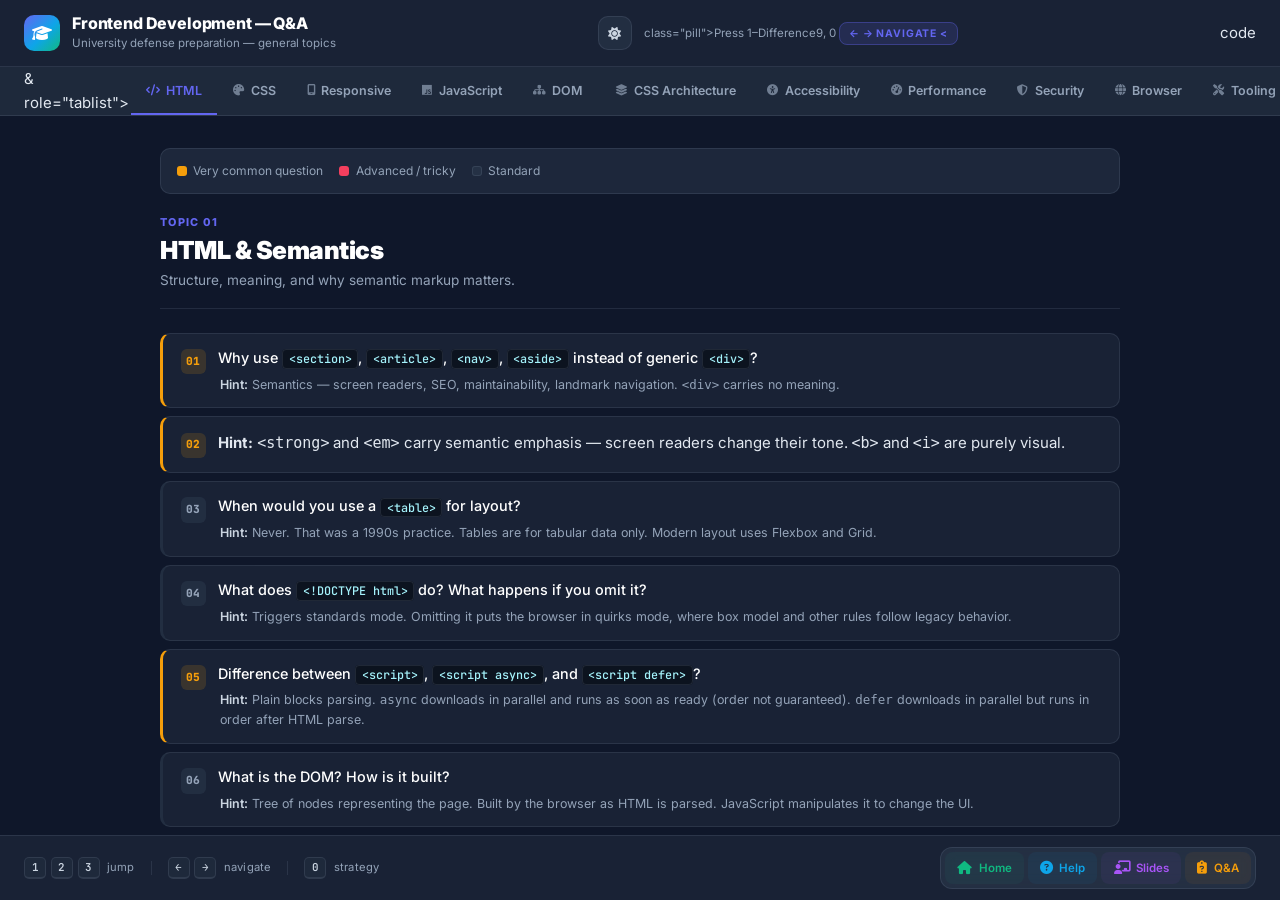
==== public/frontend-qa.html @ f1b34ea6 "Create frontend-qa.html" ====
<!DOCTYPE html>
<html lang="en" data-theme="dark">
<head>
<meta charset="UTF-8">
<meta name="viewport" content="width=device-width, initial-scale=1.0">
<title>Frontend Q&amp;A — University Defense Prep</title>
<link href="https://fonts.googleapis.com/css2?family=Inter:wght@300;400;500;600;700;800;900&family=JetBrains+Mono:wght@400;500;600&display=swap" rel="stylesheet">
<link rel="stylesheet" href="https://cdnjs.cloudflare.com/ajax/libs/font-awesome/6.4.0/css/all.min.css">
<script>
/* Apply saved theme before paint to prevent flash */
(function () {
  try {
    var saved = localStorage.getItem('fe.qa.theme');
    if (saved === 'light' || saved === 'dark') {
      document.documentElement.setAttribute('data-theme', saved);
    }
  } catch (e) {}
})();
</script>
<style>
  * { box-sizing: border-box; margin: 0; padding: 0; }

  :root {
    --bg: #0f172a;
    --bg-elev: #1e293b;
    --panel: rgba(30, 41, 59, 0.7);
    --panel-soft: rgba(51, 65, 85, 0.4);
    --border: rgba(148, 163, 184, 0.15);
    --text: #e2e8f0;
    --text-strong: #ffffff;
    --text-mid: #cbd5e1;
    --muted: #94a3b8;

    --amber: #f59e0b;
    --emerald: #10b981;
    --sky: #0ea5e9;
    --rose: #f43f5e;
    --purple: #a855f7;
    --teal: #14b8a6;
    --indigo: #6366f1;
  }

  /* ============================================================
     Light theme overrides
     ============================================================ */
  [data-theme="light"] {
    --bg: #f1f5f9;
    --bg-elev: #ffffff;
    --panel: rgba(255, 255, 255, 0.85);
    --panel-soft: rgba(241, 245, 249, 0.9);
    --border: rgba(15, 23, 42, 0.10);
    --text: #334155;
    --text-strong: #0f172a;
    --text-mid: #475569;
    --muted: #64748b;

    --amber: #d97706;
    --emerald: #059669;
    --sky: #0284c7;
    --rose: #e11d48;
    --purple: #9333ea;
    --teal: #0d9488;
    --indigo: #4f46e5;
  }

  html, body { height: 100%; }
  body {
    font-family: 'Inter', system-ui, -apple-system, sans-serif;
    background: var(--bg);
    color: var(--text);
    line-height: 1.6;
    font-size: 15px;
    overflow: hidden;
    transition: background 0.25s ease, color 0.25s ease;
  }

  .shell {
    display: flex;
    flex-direction: column;
    height: 100vh;
    height: 100dvh;
  }

  /* Header */
  .app-header {
    flex-shrink: 0;
    padding: 0.9rem 1.5rem;
    background: var(--panel);
    border-bottom: 1px solid var(--border);
    backdrop-filter: blur(12px);
    display: flex;
    align-items: center;
    justify-content: space-between;
    gap: 1rem;
  }
  .brand-block { display: flex; align-items: center; gap: 0.75rem; min-width: 0; }
  .brand-mark {
    width: 36px; height: 36px;
    border-radius: 10px;
    background: linear-gradient(135deg, #6366f1, #0ea5e9 55%, #10b981);
    display: grid; place-items: center;
    color: #fff; font-size: 1rem;
    flex-shrink: 0;
  }
  .brand-text h1 {
    font-size: 1rem;
    font-weight: 800;
    color: var(--text-strong);
    letter-spacing: -0.01em;
    line-height: 1.2;
  }
  .brand-text p {
    font-size: 0.72rem;
    color: var(--muted);
  }
  .header-meta {
    display: flex;
    align-items: center;
    gap: 0.5rem;
    font-size: 0.72rem;
    color: var(--muted);
  }
  .header-meta .pill {
    padding: 0.25rem 0.6rem;
    background: rgba(99, 102, 241, 0.15);
    color: var(--indigo);
    border: 1px solid rgba(99, 102, 241, 0.35);
    border-radius: 8px;
    font-weight: 700;
    text-transform: uppercase;
    letter-spacing: 0.08em;
    font-size: 0.65rem;
  }

  .theme-toggle {
    width: 34px;
    height: 34px;
    display: inline-flex;
    align-items: center;
    justify-content: center;
    background: var(--panel-soft);
    border: 1px solid var(--border);
    border-radius: 10px;
    color: var(--text-mid);
    cursor: pointer;
    font-size: 0.82rem;
    transition: color 0.15s, background 0.15s, border-color 0.15s, transform 0.1s;
    padding: 0;
    margin-right: 0.25rem;
    font-family: inherit;
  }
  .theme-toggle:hover {
    color: var(--amber);
    background: rgba(245, 158, 11, 0.12);
    border-color: rgba(245, 158, 11, 0.35);
    transform: translateY(-1px);
  }
  .theme-toggle:active { transform: translateY(0); }
  .theme-toggle:focus-visible {
    outline: 2px solid var(--amber);
    outline-offset: 2px;
  }
  [data-theme="light"] .theme-toggle:hover {
    color: #b45309;
    background: rgba(245, 158, 11, 0.15);
  }

  /* Tab bar */
  .tab-bar {
    flex-shrink: 0;
    background: var(--bg-elev);
    border-bottom: 1px solid var(--border);
    padding: 0 1.5rem;
    display: flex;
    gap: 0.15rem;
    overflow-x: auto;
    scrollbar-width: thin;
  }
  .tab-bar::-webkit-scrollbar { height: 4px; }
  .tab-bar::-webkit-scrollbar-thumb { background: rgba(148, 163, 184, 0.3); border-radius: 4px; }

  .tab-btn {
    flex-shrink: 0;
    padding: 0.8rem 0.9rem;
    background: transparent;
    border: none;
    color: var(--muted);
    font-size: 0.78rem;
    font-weight: 600;
    font-family: inherit;
    cursor: pointer;
    border-bottom: 2px solid transparent;
    transition: color 0.15s, border-color 0.15s;
    display: flex;
    align-items: center;
    gap: 0.4rem;
    white-space: nowrap;
  }
  .tab-btn i { font-size: 0.7rem; opacity: 0.7; }
  .tab-btn:hover { color: var(--text-mid); }
  .tab-btn.active {
    color: var(--indigo);
    border-bottom-color: var(--indigo);
  }
  .tab-btn.active i { opacity: 1; }

  /* Main */
  .app-main {
    flex: 1;
    overflow-y: auto;
    padding: 2rem 1.5rem 4rem;
    scrollbar-width: thin;
  }
  .app-main::-webkit-scrollbar { width: 8px; }
  .app-main::-webkit-scrollbar-thumb { background: rgba(148, 163, 184, 0.25); border-radius: 8px; }
  .app-main::-webkit-scrollbar-track { background: transparent; }

  .panel-wrap { max-width: 960px; margin: 0 auto; }

  .panel { display: none; }
  .panel.active {
    display: block;
    animation: fadeIn 0.2s ease-out;
  }
  @keyframes fadeIn {
    from { opacity: 0; transform: translateY(4px); }
    to { opacity: 1; transform: translateY(0); }
  }

  .panel-head {
    margin-bottom: 1.5rem;
    padding-bottom: 1rem;
    border-bottom: 1px solid var(--border);
  }
  .panel-head .eyebrow {
    font-size: 0.68rem;
    font-weight: 800;
    text-transform: uppercase;
    letter-spacing: 0.12em;
    color: var(--indigo);
    margin-bottom: 0.3rem;
  }
  .panel-head h2 {
    font-size: 1.55rem;
    font-weight: 900;
    color: var(--text-strong);
    letter-spacing: -0.02em;
    line-height: 1.15;
  }
  .panel-head p {
    color: var(--muted);
    font-size: 0.85rem;
    margin-top: 0.35rem;
    max-width: 65ch;
  }

  /* Question list */
  .q-list {
    display: flex;
    flex-direction: column;
    gap: 0.5rem;
  }
  .q-item {
    background: var(--panel);
    border: 1px solid var(--border);
    border-left: 3px solid var(--panel-soft);
    border-radius: 10px;
    padding: 0.85rem 1.1rem;
    display: flex;
    gap: 0.75rem;
    align-items: flex-start;
    transition: border-color 0.15s, background 0.15s;
  }
  .q-item:hover {
    border-left-color: var(--indigo);
  }
  :root .q-item:hover { background: rgba(30, 41, 59, 0.9); }
  [data-theme="light"] .q-item:hover { background: rgba(255, 255, 255, 1); }
  .q-item.hard { border-left-color: var(--rose); }
  .q-item.common { border-left-color: var(--amber); }

  .q-num {
    flex-shrink: 0;
    min-width: 1.6rem;
    height: 1.6rem;
    border-radius: 6px;
    background: var(--panel-soft);
    color: var(--muted);
    display: grid;
    place-items: center;
    font-size: 0.7rem;
    font-weight: 800;
    font-family: 'JetBrains Mono', monospace;
    margin-top: 0.1rem;
  }
  .q-item.hard .q-num {
    background: rgba(244, 63, 94, 0.15);
    color: var(--rose);
  }
  .q-item.common .q-num {
    background: rgba(245, 158, 11, 0.15);
    color: var(--amber);
  }

  .q-body { flex: 1; min-width: 0; }
  .q-body .q-text {
    color: var(--text-strong);
    font-weight: 500;
    font-size: 0.9rem;
    line-height: 1.5;
  }
  .q-body .q-text code {
    background: rgba(6, 10, 18, 0.6);
    border: 1px solid var(--border);
    padding: 0.05rem 0.35rem;
    border-radius: 4px;
    font-family: 'JetBrains Mono', monospace;
    font-size: 0.82em;
    color: #a5f3fc;
  }
  [data-theme="light"] .q-body .q-text code {
    background: rgba(241, 245, 249, 0.9);
    color: var(--sky);
  }
  .q-body .q-hint {
    color: var(--muted);
    font-size: 0.78rem;
    margin-top: 0.35rem;
    line-height: 1.55;
    padding-left: 0.1rem;
  }
  .q-body .q-hint strong { color: var(--text-mid); font-weight: 600; }
  .q-body .q-hint em {
    color: var(--amber);
    font-style: normal;
  }

  /* Legend */
  .legend {
    display: flex;
    flex-wrap: wrap;
    gap: 1rem;
    padding: 0.75rem 1rem;
    background: var(--panel-soft);
    border: 1px solid var(--border);
    border-radius: 10px;
    margin-bottom: 1.25rem;
    font-size: 0.75rem;
    color: var(--muted);
  }
  .legend-item { display: flex; align-items: center; gap: 0.4rem; }
  .legend-dot { width: 10px; height: 10px; border-radius: 3px; flex-shrink: 0; }
  .legend-dot.common { background: var(--amber); }
  .legend-dot.hard { background: var(--rose); }
  .legend-dot.normal { background: var(--panel-soft); border: 1px solid var(--border); }
  [data-theme="light"] .legend-dot.normal { background: #cbd5e1; border-color: #94a3b8; }

  /* Callout */
  .callout {
    background: rgba(99, 102, 241, 0.1);
    border-left: 3px solid var(--indigo);
    border-radius: 8px;
    padding: 0.9rem 1.1rem;
    font-size: 0.83rem;
    color: var(--text-mid);
    margin: 1.25rem 0;
  }
  .callout strong { color: var(--text-strong); display: block; margin-bottom: 0.3rem; }
  .callout.warn {
    background: rgba(244, 63, 94, 0.1);
    border-left-color: var(--rose);
    color: var(--text-mid);
  }
  .callout.warn strong { color: var(--text-strong); }
  .callout.good {
    background: rgba(16, 185, 129, 0.1);
    border-left-color: var(--emerald);
    color: var(--text-mid);
  }
  .callout.good strong { color: var(--text-strong); }

  /* Sub-heading */
  .sub-head {
    font-size: 0.72rem;
    font-weight: 800;
    text-transform: uppercase;
    letter-spacing: 0.1em;
    color: var(--indigo);
    margin: 1.75rem 0 0.6rem;
    padding-top: 1rem;
    border-top: 1px solid var(--border);
  }
  .sub-head:first-of-type { margin-top: 0.5rem; padding-top: 0; border-top: none; }

  /* Strategy section */
  .strategy-grid {
    display: grid;
    grid-template-columns: repeat(auto-fit, minmax(260px, 1fr));
    gap: 0.75rem;
    margin-top: 0.75rem;
  }
  .strategy-card {
    background: var(--panel);
    border: 1px solid var(--border);
    border-radius: 10px;
    padding: 1rem 1.1rem;
  }
  .strategy-card .s-icon {
    width: 28px; height: 28px;
    border-radius: 8px;
    display: grid; place-items: center;
    margin-bottom: 0.5rem;
    font-size: 0.75rem;
  }
  .strategy-card .s-icon.a { background: rgba(245, 158, 11, 0.15); color: var(--amber); }
  .strategy-card .s-icon.b { background: rgba(14, 165, 233, 0.15); color: var(--sky); }
  .strategy-card .s-icon.c { background: rgba(16, 185, 129, 0.15); color: var(--emerald); }
  .strategy-card h4 {
    font-size: 0.85rem;
    color: var(--text-strong);
    font-weight: 700;
    margin-bottom: 0.3rem;
  }
  .strategy-card p { font-size: 0.78rem; color: var(--muted); line-height: 1.55; }
  .strategy-card p em { color: var(--amber); font-style: normal; }

  /* Footer */
  .app-footer {
    flex-shrink: 0;
    padding: 0.7rem 1.5rem;
    background: var(--panel);
    border-top: 1px solid var(--border);
    backdrop-filter: blur(12px);
    display: flex;
    align-items: center;
    justify-content: space-between;
    gap: 1rem;
    min-height: 48px;
    font-size: 0.72rem;
    color: var(--muted);
  }

  .footer-hint {
    display: flex;
    align-items: center;
    gap: 1rem;
    font-size: 0.72rem;
    color: var(--muted);
    flex-wrap: wrap;
  }
  .hint-group { display: inline-flex; align-items: center; gap: 0.3rem; }
  .hint-group kbd {
    display: inline-flex;
    align-items: center;
    justify-content: center;
    min-width: 22px;
    height: 22px;
    padding: 0 0.35rem;
    background: var(--bg-elev);
    border: 1px solid var(--border);
    border-bottom-width: 2px;
    border-radius: 5px;
    font-family: 'JetBrains Mono', ui-monospace, monospace;
    font-size: 0.68rem;
    font-weight: 600;
    color: var(--text-mid);
    line-height: 1;
  }
  [data-theme="light"] .hint-group kbd {
    background: #f8fafc;
    border-color: #cbd5e1;
  }
  .hint-label { margin-left: 0.15rem; font-size: 0.7rem; color: var(--muted); letter-spacing: 0.02em; }
  .hint-sep { width: 1px; height: 14px; background: var(--border); }

  /* Footer toolbar */
  .toolbar {
    display: inline-flex;
    align-items: center;
    gap: 4px;
    padding: 4px;
    background: var(--panel-soft);
    border: 1px solid var(--border);
    border-radius: 12px;
    backdrop-filter: blur(8px);
    -webkit-backdrop-filter: blur(8px);
  }

  .tool-btn {
    position: relative;
    width: 32px;
    height: 32px;
    display: inline-flex;
    align-items: center;
    justify-content: center;
    gap: 0.4rem;
    border: 1px solid transparent;
    background: transparent;
    border-radius: 8px;
    color: var(--tone, var(--muted));
    font-size: 0.82rem;
    font-family: inherit;
    cursor: pointer;
    text-decoration: none;
    padding: 0;
    transition: color 0.15s, background 0.15s, border-color 0.15s, transform 0.1s;
  }
  .tool-btn:hover {
    background: color-mix(in srgb, var(--tone, var(--indigo)) 16%, transparent);
    border-color: color-mix(in srgb, var(--tone, var(--indigo)) 45%, transparent);
    transform: translateY(-1px);
  }
  .tool-btn:active { transform: translateY(0); }
  .tool-btn:focus-visible {
    outline: 2px solid var(--tone, var(--indigo));
    outline-offset: 2px;
  }
  .tool-btn[data-tone] { background: color-mix(in srgb, var(--tone) 6%, transparent); }

  .tool-btn[data-tone="sky"]     { --tone: #0ea5e9; }
  .tool-btn[data-tone="purple"]  { --tone: #a855f7; }
  .tool-btn[data-tone="amber"]   { --tone: #f59e0b; }
  .tool-btn[data-tone="emerald"] { --tone: #10b981; }
  .tool-btn[data-tone="teal"]    { --tone: #14b8a6; }
  .tool-btn[data-tone="slate"]   { --tone: #94a3b8; }
  .tool-btn[data-tone="rose"]    { --tone: #f43f5e; }
  .tool-btn[data-tone="indigo"]  { --tone: #6366f1; }

  [data-theme="light"] .tool-btn[data-tone] {
    background: color-mix(in srgb, var(--tone) 8%, transparent);
  }
  [data-theme="light"] .tool-btn:hover {
    background: color-mix(in srgb, var(--tone, var(--indigo)) 18%, transparent);
  }

  .tool-btn-text {
    display: none;
    font-size: 0.72rem;
    font-weight: 600;
    white-space: nowrap;
  }

  @media (min-width: 1100px) {
    .tool-btn { width: auto; padding: 0 0.7rem; }
    .tool-btn-text { display: inline; }
  }
  @media (min-width: 1400px) {
    .tool-btn { padding: 0 0.85rem; gap: 0.55rem; }
  }

  /* Overflow safety */
  .panel, .panel-wrap, .app-main, .q-item, .q-body { min-width: 0; }

  @media (max-width: 640px) {
    .app-header { padding: 0.7rem 1rem; }
    .tab-bar { padding: 0 1rem; }
    .app-main { padding: 1.25rem 1rem 3rem; }
    .panel-head h2 { font-size: 1.2rem; }
    .brand-text p { display: none; }
    .header-meta .pill { display: none; }
    .app-footer {
      flex-direction: column;
      align-items: flex-start;
      gap: 0.5rem;
      padding: 0.7rem 1rem;
      font-size: 0.65rem;
    }
    .footer-hint { gap: 0.75rem; }
    .hint-sep { display: none; }
    .toolbar { align-self: flex-end; }
  }

  @media print {
    body { overflow: visible; background: #fff; color: #000; height: auto; }
    .shell { height: auto; display: block; }
    .app-header, .app-footer, .tab-bar { display: none; }
    .app-main { overflow: visible; padding: 0; height: auto; }
    .panel { display: block !important; page-break-after: always; }
    .panel.active { animation: none; }
    .q-item { background: #fff; border: 1px solid #ccc; break-inside: avoid; }
    .q-body .q-text { color: #000; }
    .q-body .q-hint { color: #444; }
    .q-body .q-text code { background: #f1f5f9; color: #000; }
    .strategy-card { background: #fff; border: 1px solid #ccc; }
    .callout { background: #f1f5f9; color: #000; border-left-color: #666; }
  }
</style>
</head>
<body>

<div class="shell">

  <header class="app-header">
    <div class="brand-block">
      <div class="brand-mark"><i class="fa-solid fa-graduation-cap"></i></div>
      <div class="brand-text">
        <h1>Frontend Development — Q&amp;A</h1>
        <p>University defense preparation — general topics</p>
      </div>
    </div>
    <div class="header-meta">
      <button class="theme-toggle" id="themeToggle" title="Toggle theme" aria-label="Toggle theme">
        <i class="fa-solid fa-sun" id="themeIcon"></i>
      </button>
      <span"> class="pill">Press 1–Difference9, 0</span>
      <span between class="pill">← → navigate <</span>
    </div>
code  </header>

  <nav class="tab-bar">& role="tablist">
    <button class="tab-btn active" data-tab="html" role="tab"><i class="fa-solid fa-code"></i> HTML</button>
    <button class="tab-btn" data-tab="css" role="tab"><i class="fa-solid fa-palette"></i> CSS</button>
    <button class="tab-btn" data-tab="responsive" role="tab"><i class="fa-solid fa-mobile-screen"></i> Responsive</button>
    <button class="tab-btn" data-tab="js" role="tab"><i class="fa-brands fa-js"></i> JavaScript</button>
    <button class="tab-btn" data-tab="dom" role="tab"><i class="fa-solid fa-sitemap"></i> DOM</button>
    <button class="tab-btn" data-tab="arch" role="tab"><i class="fa-solid fa-layer-group"></i> CSS Architecture</button>
    <button class="tab-btn" data-tab="a11y" role="tab"><i class="fa-solid fa-universal-access"></i> Accessibility</button>
    <button class="tab-btn" data-tab="perf" role="tab"><i class="fa-solid fa-gauge-high"></i> Performance</button>
    <button class="tab-btn" data-tab="security" role="tab"><i class="fa-solid fa-shield-halved"></i> Security</button>
    <button class="tab-btn" data-tab="browser" role="tab"><i class="fa-solid fa-globe"></i> Browser</button>
    <button class="tab-btn" data-tab="tooling" role="tab"><i class="fa-solid fa-screwdriver-wrench"></i> Tooling</button>
    <button class="tab-btn" data-tab="frameworks" role="tab"><i class="fa-solid fa-cubes"></i> Frameworks</button>
    <button class="tab-btn" data-tab="ux" role="tab"><i class="fa-solid fa-wand-magic-sparkles"></i> Design &amp; UX</button>
    <button class="tab-btn" data-tab="process" role="tab"><i class="fa-solid fa-comments"></i> Process</button>
    <button class="tab-btn" data-tab="strategy" role="tab"><i class="fa-solid fa-chess"></i> Strategy</button>
  </nav>

  <main class="app-main">
    <div class="panel-wrap">

      <div class="legend">
        <div class="legend-item"><span class="legend-dot common"></span> Very common question</div>
        <div class="legend-item"><span class="legend-dot hard"></span> Advanced / tricky</div>
        <div class="legend-item"><span class="legend-dot normal"></span> Standard</div>
      </div>

      <!-- ============ 1. HTML ============ -->
      <section class="panel active" data-panel="html">
        <div class="panel-head">
          <div class="eyebrow">Topic 01</div>
          <h2>HTML &amp; Semantics</h2>
          <p>Structure, meaning, and why semantic markup matters.</p>
        </div>

        <div class="q-list">
          <div class="q-item common">
            <div class="q-num">01</div>
            <div class="q-body">
              <div class="q-text">Why use <code>&lt;section&gt;</code>, <code>&lt;article&gt;</code>, <code>&lt;nav&gt;</code>, <code>&lt;aside&gt;</code> instead of generic <code>&lt;div&gt;</code>?</div>
              <div class="q-hint"><strong>Hint:</strong> Semantics — screen readers, SEO, maintainability, landmark navigation. <code>&lt;div&gt;</code> carries no meaning.</div>
            </div>
          </div>

          <div class="q-item common">
            <div class="q-num">02</div>
            <div class="q-body">
              <div class="q-textlt;b&gt;</code> and <code>&lt;strong&gt;</code>, <code>&lt;i&gt;</code> and <code>&lt;em&gt;</code>?</div>
              <div class="q-hint"><strong>Hint:</strong> <code>&lt;strong&gt;</code> and <code>&lt;em&gt;</code> carry semantic emphasis — screen readers change their tone. <code>&lt;b&gt;</code> and <code>&lt;i&gt;</code> are purely visual.</div>
            </div>
          </div>

          <div class="q-item">
            <div class="q-num">03</div>
            <div class="q-body">
              <div class="q-text">When would you use a <code>&lt;table&gt;</code> for layout?</div>
              <div class="q-hint"><strong>Hint:</strong> Never. That was a 1990s practice. Tables are for tabular data only. Modern layout uses Flexbox and Grid.</div>
            </div>
          </div>

          <div class="q-item">
            <div class="q-num">04</div>
            <div class="q-body">
              <div class="q-text">What does <code>&lt;!DOCTYPE html&gt;</code> do? What happens if you omit it?</div>
              <div class="q-hint"><strong>Hint:</strong> Triggers standards mode. Omitting it puts the browser in quirks mode, where box model and other rules follow legacy behavior.</div>
            </div>
          </div>

          <div class="q-item common">
            <div class="q-num">05</div>
            <div class="q-body">
              <div class="q-text">Difference between <code>&lt;script&gt;</code>, <code>&lt;script async&gt;</code>, and <code>&lt;script defer&gt;</code>?</div>
              <div class="q-hint"><strong>Hint:</strong> Plain blocks parsing. <code>async</code> downloads in parallel and runs as soon as ready (order not guaranteed). <code>defer</code> downloads in parallel but runs in order after HTML parse.</div>
            </div>
          </div>

          <div class="q-item">
            <div class="q-num">06</div>
            <div class="q-body">
              <div class="q-text">What is the DOM? How is it built?</div>
              <div class="q-hint"><strong>Hint:</strong> Tree of nodes representing the page. Built by the browser as HTML is parsed. JavaScript manipulates it to change the UI.</div>
            </div>
          </div>

          <div class="q-item">
            <div class="q-num">07</div>
            <div class="q-body">
              <div class="q-text">Why does <code>&lt;label for="x"&gt;</code> matter?</div>
              <div class="q-hint"><strong>Hint:</strong> Accessibility — clicking the label focuses the input. Screen readers announce the association. Also improves hit targets on touch screens.</div>
            </div>
          </div>

          <div class="q-item">
            <div class="q-num">08</div>
            <div class="q-body">
              <div class="q-text">What is the difference between block, inline, and inline-block elements?</div>
              <div class="q-hint"><strong>Hint:</strong> Block takes full width, starts on a new line. Inline flows with text, ignores width/height. Inline-block flows with text but accepts width/height.</div>
            </div>
          </div>

          <div class="q-item">
            <div class="q-num">09</div>
            <div class="q-body">
              <div class="q-text">Why is the HTML structure important for SEO?</div>
              <div class="q-hint"><strong>Hint:</strong> Search engines parse headings, landmarks, and semantic tags to understand content hierarchy. Also affects readability for assistive tech.</div>
            </div>
          </div>
        </div>
      </section>

      <!-- ============ 2. CSS ============ -->
      <section class="panel" data-panel="css">
        <div class="panel-head">
          <div class="eyebrow">Topic 02</div>
          <h2>CSS Fundamentals</h2>
          <p>Specificity, the box model, positioning, and layout systems.</p>
        </div>

        <div class="q-list">
          <div class="q-item common">
            <div class="q-num">01</div>
            <div class="q-body">
              <div class="q-text">How is specificity calculated?</div>
              <div class="q-hint"><strong>Hint:</strong> Three buckets: inline styles (1000), IDs (100), classes/attributes/pseudo-classes (10), elements/pseudo-elements (1). Highest wins; ties broken by order.</div>
            </div>
          </div>

          <div class="q-item common">
            <div class="q-num">02</div>
            <div class="q-body">
              <div class="q-text">Difference between <code>em</code>, <code>rem</code>, <code>px</code>, <code>%</code>, <code>vw</code>, <code>vh</code>?</div>
              <div class="q-hint"><strong>Hint:</strong> <code>em</code> = parent font size. <code>rem</code> = root font size. <code>px</code> = absolute. <code>%</code> = parent's dimension. <code>vw</code>/<code>vh</code> = viewport percentage.</div>
            </div>
          </div>

          <div class="q-item common">
            <div class="q-num">03</div>
            <div class="q-body">
              <div class="q-text">Box model — <code>content-box</code> vs <code>border-box</code>?</div>
              <div class="q-hint"><strong>Hint:</strong> <code>content-box</code> (default): width excludes padding and border. <code>border-box</code>: width includes them. Almost every project sets <code>* { box-sizing: border-box }</code>.</div>
            </div>
          </div>

          <div class="q-item">
            <div class="q-num">04</div>
            <div class="q-body">
              <div class="q-text">Why does <code>margin: 0 auto</code> center a block element? When does it fail?</div>
              <div class="q-hint"><strong>Hint:</strong> It distributes free horizontal space equally. Fails if the element has no explicit width, or is inline, or is absolutely positioned with both left and right set.</div>
            </div>
          </div>

          <div class="q-item common">
            <div class="q-num">05</div>
            <div class="q-body">
              <div class="q-text">Difference between <code>display: none</code>, <code>visibility: hidden</code>, and <code>opacity: 0</code>?</div>
              <div class="q-hint"><strong>Hint:</strong> <code>display: none</code> removes from layout. <code>visibility: hidden</code> keeps the space, hides the paint. <code>opacity: 0</code> keeps the space and the element still receives clicks.</div>
            </div>
          </div>

          <div class="q-item hard">
            <div class="q-num">06</div>
            <div class="q-body">
              <div class="q-text">What is <code>position: absolute</code> positioned relative to?</div>
              <div class="q-hint"><strong>Hint:</strong> The nearest ancestor with <code>position</code> other than <code>static</code>. If none exists, the initial containing block (viewport).</div>
            </div>
          </div>

          <div class="q-item hard">
            <div class="q-num">07</div>
            <div class="q-body">
              <div class="q-text">What is <code>z-index</code> and why does it sometimes not work?</div>
              <div class="q-hint"><strong>Hint:</strong> Controls stacking order. Only works on positioned elements. Broken by stacking contexts — a child's <code>z-index</code> only competes within its parent's context.</div>
            </div>
          </div>

          <div class="q-item common">
            <div class="q-num">08</div>
            <div class="q-body">
              <div class="q-text">Difference between Flexbox and Grid? When to use which?</div>
              <div class="q-hint"><strong>Hint:</strong> Flexbox for one-dimensional layouts (row <em>or</em> column). Grid for two-dimensional (rows <em>and</em> columns). Grid for page layout, Flex for component alignment.</div>
            </div>
          </div>

          <div class="q-item">
            <div class="q-num">09</div>
            <div class="q-body">
              <div class="q-text">What is a CSS reset/normalize and why do people use one?</div>
              <div class="q-hint"><strong>Hint:</strong> Browsers apply different default styles. A reset removes them; normalize makes them consistent. Ensures a predictable baseline across browsers.</div>
            </div>
          </div>

          <div class="q-item hard">
            <div class="q-num">10</div>
            <div class="q-body">
              <div class="q-text">Explain the difference between reflow and repaint.</div>
              <div class="q-hint"><strong>Hint:</strong> Reflow recalculates layout (expensive). Repaint only redraws pixels (cheaper). Changing width causes reflow; changing color causes repaint.</div>
            </div>
          </div>
        </div>
      </section>

      <!-- ============ 3. RESPONSIVE ============ -->
      <section class="panel" data-panel="responsive">
        <div class="panel-head">
          <div class="eyebrow">Topic 03</div>
          <h2>Responsive Design</h2>
          <p>Media queries, viewport, and mobile-first thinking.</p>
        </div>

        <div class="q-list">
          <div class="q-item common">
            <div class="q-num">01</div>
            <div class="q-body">
              <div class="q-text">Difference between mobile-first and desktop-first?</div>
              <div class="q-hint"><strong>Hint:</strong> Mobile-first writes base styles for small screens and adds complexity upward with <code>min-width</code> media queries. Desktop-first is the reverse with <code>max-width</code>.</div>
            </div>
          </div>

          <div class="q-item">
            <div class="q-num">02</div>
            <div class="q-body">
              <div class="q-text">How do media queries work? Give an example.</div>
              <div class="q-hint"><strong>Hint:</strong> <code>@media (min-width: 768px) { .nav { display: flex; } }</code> — applies the rule only when the viewport is at least 768px wide.</div>
            </div>
          </div>

          <div class="q-item common">
            <div class="q-num">03</div>
            <div class="q-body">
              <div class="q-text">What does <code>&lt;meta name="viewport" content="width=device-width"&gt;</code> do?</div>
              <div class="q-hint"><strong>Hint:</strong> Tells mobile browsers to render at device width instead of the default ~980px zoomed-out desktop layout. Without it, responsive design breaks on phones.</div>
            </div>
          </div>

          <div class="q-item">
            <div class="q-num">04</div>
            <div class="q-body">
              <div class="q-text">What are common breakpoints and why those numbers?</div>
              <div class="q-hint"><strong>Hint:</strong> 480 (small phone), 640 (large phone), 768 (tablet portrait), 1024 (tablet landscape / small laptop), 1280+ (desktop). Based on common device widths, not fixed rules.</div>
            </div>
          </div>

          <div class="q-item">
            <div class="q-num">05</div>
            <div class="q-body">
              <div class="q-text">Difference between responsive and adaptive design?</div>
              <div class="q-hint"><strong>Hint:</strong> Responsive fluidly adjusts to any viewport. Adaptive jumps between fixed layouts at set breakpoints. Responsive is generally preferred.</div>
            </div>
          </div>

          <div class="q-item">
            <div class="q-num">06</div>
            <div class="q-body">
              <div class="q-text">How do you handle images for different screen sizes?</div>
              <div class="q-hint"><strong>Hint:</strong> <code>&lt;picture&gt;</code> with <code>srcset</code> and <code>sizes</code> attributes. Serve smaller files to phones. Use modern formats (WebP, AVIF) and lazy loading.</div>
            </div>
          </div>

          <div class="q-item hard">
            <div class="q-num">07</div>
            <div class="q-body">
              <div class="q-text">What is the difference between <code>em</code> and <code>rem</code> in a media query context?</div>
              <div class="q-hint"><strong>Hint:</strong> In media queries, <code>em</code> is relative to the browser's base font size (usually 16px), not the element's font. <code>rem</code> in media queries is also 16px-based. Both are more accessible than <code>px</code> because they scale with user settings.</div>
            </div>
          </div>
        </div>
      </section>

      <!-- ============ 4. JAVASCRIPT ============ -->
      <section class="panel" data-panel="js">
        <div class="panel-head">
          <div class="eyebrow">Topic 04</div>
          <h2>JavaScript Fundamentals</h2>
          <p>Scope, closures, async, and the parts that trip everyone up.</p>
        </div>

        <div class="q-list">
          <div class="q-item common">
            <div class="q-num">01</div>
            <div class="q-body">
              <div class="q-text"><code>var</code> vs <code>let</code> vs <code>const</code>?</div>
              <div class="q-hint"><strong>Hint:</strong> <code>var</code> is function-scoped, hoisted with <code>undefined</code>. <code>let</code> and <code>const</code> are block-scoped, hoisted but not initialized (temporal dead zone). <code>const</code> prevents reassignment.</div>
            </div>
          </div>

          <div class="q-item hard">
            <div class="q-num">02</div>
            <div class="q-body">
              <div class="q-text">What is hoisting?</div>
              <div class="q-hint"><strong>Hint:</strong> Declarations are moved to the top of their scope before execution. <code>var</code> declarations are hoisted as <code>undefined</code>. Function declarations are hoisted fully. <code>let</code>/<code>const</code> are hoisted but not accessible until initialized.</div>
            </div>
          </div>

          <div class="q-item hard">
            <div class="q-num">03</div>
            <div class="q-body">
              <div class="q-text">Explain closures with an example.</div>
              <div class="q-hint"><strong>Hint:</strong> A function that remembers variables from its enclosing scope even after that scope has returned. <em>Example:</em> a counter function that increments a variable defined outside it.</div>
            </div>
          </div>

          <div class="q-item common">
            <div class="q-num">04</div>
            <div class="q-body">
              <div class="q-text"><code>==</code> vs <code>===</code>?</div>
              <div class="q-hint"><strong>Hint:</strong> <code>==</code> coerces types (<code>'1' == 1</code> is true). <code>===</code> compares without coercion (<code>'1' === 1</code> is false). Always use <code>===</code> unless you have a specific reason.</div>
            </div>
          </div>

          <div class="q-item hard">
            <div class="q-num">05</div>
            <div class="q-body">
              <div class="q-text">What is <code>this</code> and how does it change?</div>
              <div class="q-hint"><strong>Hint:</strong> Depends on call site. Method call → the object. Standalone function → <code>undefined</code> (strict) or global (sloppy). Arrow functions → inherited from enclosing scope. <code>new</code> → the new instance.</div>
            </div>
          </div>

          <div class="q-item common">
            <div class="q-num">06</div>
            <div class="q-body">
              <div class="q-text">Arrow functions — how do they differ from regular functions?</div>
              <div class="q-hint"><strong>Hint:</strong> No own <code>this</code> (inherited lexically). No <code>arguments</code> object. Can't be used with <code>new</code>. Concise syntax.</div>
            </div>
          </div>

          <div class="q-item">
            <div class="q-num">07</div>
            <div class="q-body">
              <div class="q-text"><code>map</code>, <code>filter</code>, <code>reduce</code> — when do you use each?</div>
              <div class="q-hint"><strong>Hint:</strong> <code>map</code> transforms each element. <code>filter</code> keeps matching elements. <code>reduce</code> accumulates into a single value. All return new arrays (except reduce).</div>
            </div>
          </div>

          <div class="q-item common">
            <div class="q-num">08</div>
            <div class="q-body">
              <div class="q-text">What is a Promise? What is <code>async</code>/<code>await</code>?</div>
              <div class="q-hint"><strong>Hint:</strong> A Promise represents a value that will exist later (resolve or reject). <code>async</code>/<code>await</code> is syntactic sugar over Promises — makes asynchronous code read like synchronous.</div>
            </div>
          </div>

          <div class="q-item">
            <div class="q-num">09</div>
            <div class="q-body">
              <div class="q-text">Difference between <code>null</code> and <code>undefined</code>?</div>
              <div class="q-hint"><strong>Hint:</strong> <code>undefined</code> is the default for unassigned variables. <code>null</code> is an intentional "no value." Both are falsy. <code>typeof null === 'object'</code> is a historical bug.</div>
            </div>
          </div>

          <div class="q-item hard">
            <div class="q-num">10</div>
            <div class="q-body">
              <div class="q-text">What is event bubbling? Event delegation?</div>
              <div class="q-hint"><strong>Hint:</strong> Events bubble from target up through ancestors. Delegation: attach one listener to a parent instead of many to children — catches all matching descendants.</div>
            </div>
          </div>

          <div class="q-item">
            <div class="q-num">11</div>
            <div class="q-body">
              <div class="q-text">Difference between <code>addEventListener</code> and <code>onclick</code>?</div>
              <div class="q-hint"><strong>Hint:</strong> <code>onclick</code> allows only one handler. <code>addEventListener</code> allows multiple, supports options (capture, once, passive), and can be removed with <code>removeEventListener</code>.</div>
            </div>
          </div>

          <div class="q-item">
            <div class="q-num">12</div>
            <div class="q-body">
              <div class="q-text">What is a higher-order function?</div>
              <div class="q-hint"><strong>Hint:</strong> A function that takes a function as an argument, returns a function, or both. <code>map</code>, <code>filter</code>, <code>reduce</code> are all higher-order.</div>
            </div>
          </div>

          <div class="q-item hard">
            <div class="q-num">13</div>
            <div class="q-body">
              <div class="q-text">What is the event loop?</div>
              <div class="q live-hint"><strong>Hint:</strong> JavaScript is single-threaded. The event loop pulls tasks from a queue and runs them when the call stack is empty. Microtasks (Promises) run before macrotasks (setTimeout).</div>
            </div>
          </div>
        </div>
      </section>

      <!-- ============ 5. DOM ============ -->
      <section class="panel" data-panel="dom">
        <div class="panel-head">
          <div class="eyebrow">Topic 05</div>
          <h2>DOM Manipulation</h2>
          <p>Selecting, updating, and event handling.</p>
        </div>

        <div class="q-list">
          <div class="q-item common">
            <div class="q-num">01</div>
            <div class="q-body">
              <div class="q-text"><code>innerHTML</code> vs <code>textContent</code> vs <code>createElement</code> — trade-offs?</div>
              <div class="q-hint"><strong>Hint:</strong> <code>innerHTML</code> parses HTML — fast to write but an XSS risk. <code>textContent</code> is safe but no markup. <code>createElement</code> + <code>appendChild</code> is verbose but safest.</div>
            </div>
          </div>

          <div class="q-item common">
            <div class="q-num">02</div>
            <div class="q-body">
              <div class="q-text">What is event delegation and why use it?</div>
              <div class="q-hint"><strong>Hint:</strong> Attach one listener to a parent for many children. Fewer listeners, works for dynamically added elements. Use <code>event.target.closest()</code> to find the actual target.</div>
            </div>
          </div>

          <div class="q-item">
            <div class="q-num">03</div>
            <div class="q-body">
              <div class="q-text">How do you prevent default form submission?</div>
              <div class="q-hint"><strong>Hint:</strong> <code>event.preventDefault()</code> inside the submit handler. Otherwise the browser reloads the page.</div>
            </div>
          </div>

          <div class="q-item">
            <div class="q-num">04</div>
            <div class="q-body">
              <div class="q-text"><code>querySelector</code> vs <code>querySelectorAll</code>?</div>
              <div class="q-hint"><strong>Hint:</strong> <code>querySelector</code> returns the first match or <code>null</code>. <code>querySelectorAll</code> returns a static NodeList (not — unlike <code>getElementsByClassName</code>).</div>
            </div>
          </div>

          <div class="q-item">
            <div class="q-num">05</div>
            <div class="q-body">
              <div class="q-text">When would you use <code>dataset</code>?</div>
              <div class="q-hint"><strong>Hint:</strong> Reading/writing <code>data-*</code> attributes. <code>el.dataset.userId</code> maps to <code>data-user-id</code>. Useful for storing state on DOM nodes.</div>
            </div>
          </div>

          <div class="q-item">
            <div class="q-num">06</div>
            <div class="q-body">
              <div class="q-text">How do you add/remove classes dynamically?</div>
              <div class="q-hint"><strong>Hint:</strong> <code>el.classList.add('x')</code>, <code>.remove('x')</code>, <code>.toggle('x')</code>, <code>.contains('x')</code>. Cleaner than manipulating <code>className</code> strings.</div>
            </div>
          </div>

          <div class="q-item hard">
            <div class="q-num">07</div>
            <div class="q-body">
              <div class="q-text">What's the difference between a live and a static NodeList?</div>
              <div class="q-hint"><strong>Hint:</strong> Live updates automatically when the DOM changes (e.g. <code>getElementsByClassName</code>). Static is a snapshot (<code>querySelectorAll</code>). Live lists cause surprising bugs.</div>
            </div>
          </div>
        </div>
      </section>

      <!-- ============ 6. CSS ARCHITECTURE ============ -->
      <section class="panel" data-panel="arch">
        <div class="panel-head">
          <div class="eyebrow">Topic 06</div>
          <h2>CSS Architecture</h2>
          <p>Methodologies, tokens, and organizing styles at scale.</p>
        </div>

        <div class="q-list">
          <div class="q-item common">
            <div class="q-num">01</div>
            <div class="q-body">
              <div class="q-text">What is BEM? Why use it?</div>
              <div class="q-hint"><strong>Hint:</strong> Block-Element-Modifier naming: <code>.card__title--large</code>. Reduces naming collisions, makes the HTML self-documenting, avoids specificity wars.</div>
            </div>
          </div>

          <div class="q-item common">
            <div class="q-num">02</div>
            <div class="q-body">
              <div class="q-text">What are CSS custom properties? How do they differ from Sass variables?</div>
              <div class="q-hint"><strong>Hint:</strong> Custom properties (<code>--x</code>) are live — they change at runtime and cascade. Sass variables are compile-time constants that disappear in the output.</div>
            </div>
          </div>

          <div class="q-item">
            <div class="q-num">03</div>
            <div class="q-body">
              <div class="q-text">Utility-first CSS (Tailwind) vs component CSS — trade-offs?</div>
              <div class="q-hint"><strong>Hint:</strong> Utility-first: fast iteration, no naming, small learning curve once you know the classes, but HTML gets noisy. Component CSS: cleaner markup, but naming fatigue and dead-code risk.</div>
            </div>
          </div>

          <div class="q-item">
            <div class="q-num">04</div>
            <div class="q-body">
              <div class="q-text">How do you organize CSS in a large project?</div>
              <div class="q-hint"><strong>Hint:</strong> Layers or ITCSS: tokens → base → layout → components → utilities. Or feature folders. The key is a predictable structure, not a specific one.</div>
            </div>
          </div>

          <div class="q-item">
            <div class="q-num">05</div>
            <div class="q-body">
              <div class="q-text">What problems does a preprocessor (Sass/Less) solve?</div>
              <div class="q-hint"><strong>Hint:</strong> Nesting (with caution), variables, mixins, functions, partials. Modern CSS covers most of this now with custom properties and nesting.</div>
            </div>
          </div>

          <div class="q-item hard">
            <div class="q-num">06</div>
            <div class="q-body">
              <div class="q-text">What is the cascade, and how does it interact with specificity?</div>
              <div class="q-hint"><strong>Hint:</strong> The cascade resolves conflicts in order: source order, specificity, importance (<code>!important</code>). Origin and inheritance also matter. Specificity is one input into the cascade, not the whole story.</div>
            </div>
          </div>
        </div>
      </section>

      <!-- ============ 7. ACCESSIBILITY ============ -->
      <section class="panel" data-panel="a11y">
        <div class="panel-head">
          <div class="eyebrow">Topic 07</div>
          <h2>Accessibility</h2>
          <p>Making the web usable by everyone.</p>
        </div>

        <div class="q-list">
          <div class="q-item common">
            <div class="q-num">01</div>
            <div class="q-body">
              <div class="q-text">What is WCAG? Name some guidelines.</div>
              <div class="q-hint"><strong>Hint:</strong> Web Content Accessibility Guidelines. Four principles: Perceivable, Operable, Understandable, Robust (POUR). Three levels: A, AA, AAA.</div>
            </div>
          </div>

          <div class="q-item">
            <div class="q-num">02</div>
            <div class="q-body">
              <div class="q-text">What's the minimum contrast ratio for text?</div>
              <div class="q-hint"><strong>Hint:</strong> WCAG AA: 4.5:1 for normal text, 3:1 for large text (18pt+ or 14pt bold). AAA is 7:1.</div>
            </div>
          </div>

          <div class="q-item">
            <div class="q-num">03</div>
            <div class="q-body">
              <div class="q-text">How do screen readers interact with a page?</div>
              <div class="q-hint"><strong>Hint:</strong> They parse the accessibility tree, announce landmarks, headings, and interactive elements. Semantic HTML builds this tree automatically. ARIA can override or add to it.</div>
            </div>
          </div>

          <div class="q-item hard">
            <div class="q-num">04</div>
            <div class="q-body">
              <div class="q-text">What is ARIA? When do you use <code>aria-label</code>, <code>role</code>?</div>
              <div class="q-hint"><strong>Hint:</strong> Accessible Rich Internet Applications — attributes that describe elements for assistive tech. First rule of ARIA: don't use ARIA if a native element does the job. <code>aria-label</code> labels icon-only buttons; <code>role</code> describes a custom widget.</div>
            </div>
          </div>

          <div class="q-item hard">
            <div class="q-num">05</div>
            <div class="q-body">
              <div class="q-text">Can you build an accessible modal? What do you need?</div>
              <div class="q-hint"><strong>Hint:</strong> <code>role="dialog"</code> + <code>aria-modal="true"</code>. Focus trap inside. Focus the first interactive element on open. Return focus on close. Escape closes. Backdrop click closes. Underlying content <code>aria-hidden</code>.</div>
            </div>
          </div>

          <div class="q-item">
            <div class="q-num">06</div>
            <div class="q-body">
              <div class="q-text">Why is color alone a bad way to convey information?</div>
              <div class="q-hint"><strong>Hint:</strong> Color-blind users miss it. Add text, icons, or patterns. Example: red error text should also say "Error:" or show an icon.</div>
            </div>
          </div>

          <div class="q-item">
            <div class="q-num">07</div>
            <div class="q-body">
              <div class="q-text">What is keyboard navigation and why does it matter?</div>
              <div class="q-hint"><strong>Hint:</strong> Users should reach every interactive element with Tab, activate with Enter/Space, escape modals with Escape. Don't remove focus outlines — restyle them instead.</div>
            </div>
          </div>
        </div>
      </section>

      <!-- ============ 8. PERFORMANCE ============ -->
      <section class="panel" data-panel="perf">
        <div class="panel-head">
          <div class="eyebrow">Topic 08</div>
          <h2>Performance</h2>
          <p>Loading, rendering, and the metrics that matter.</p>
        </div>

        <div class="q-list">
          <div class="q-item common">
            <div class="q-num">01</div>
            <div class="q-body">
              <div class="q-text">What causes slow page loads?</div>
              <div class="q-hint"><strong>Hint:</strong> Large JS bundles, blocking resources, unoptimized images, too many network requests, slow server response, no caching, render-blocking CSS.</div>
            </div>
          </div>

          <div class="q-item common">
            <div class="q-num">02</div>
            <div class="q-body">
              <div class="q-text">What are Core Web Vitals?</div>
              <div class="q-hint"><strong>Hint:</strong> LCP (Largest Contentful Paint), INP (Interaction to Next Paint), CLS (Cumulative Layout Shift). Google uses them as ranking signals.</div>
            </div>
          </div>

          <div class="q-item hard">
            <div class="q-num">03</div>
            <div class="q-body">
              <div class="q-text">What's the critical rendering path?</div>
              <div class="q-hint"><strong>Hint:</strong> The sequence from receiving HTML to rendering pixels: parse HTML → build DOM → fetch CSS → build CSSOM → combine into render tree → layout → paint. Minimizing blocking steps speeds up first paint.</div>
            </div>
          </div>

          <div class="q-item">
            <div class="q-num">04</div>
            <div class="q-body">
              <div class="q-text">Why is CSS blocking but <code>&lt;script defer&gt;</code> isn't?</div>
              <div class="q-hint"><strong>Hint:</strong> CSS blocks rendering because unstyled content would flash. Deferred scripts run after HTML parse, so they don't block the initial paint.</div>
            </div>
          </div>

          <div class="q-item">
            <div class="q-num">05</div>
            <div class="q-body">
              <div class="q-text">How do you optimize images?</div>
              <div class="q-hint"><strong>Hint:</strong> Modern formats (WebP, AVIF). Correct dimensions — never downscale in CSS. <code>srcset</code> and <code>sizes</code> for responsive. <code>loading="lazy"</code> for below-the-fold. Compress aggressively.</div>
            </div>
          </div>

          <div class="q-item">
            <div class="q-num">06</div>
            <div class="q-body">
              <div class="q-text">What is lazy loading?</div>
              <div class="q-hint"><strong>Hint:</strong> Deferring loading of resources until they're needed. Native: <code>loading="lazy"</code> on images/iframes. JS: IntersectionObserver for dynamic imports.</div>
            </div>
          </div>

          <div class="q-item hard">
            <div class="q-num">07</div>
            <div class="q-body">
              <div class="q-text">Difference between reflow and repaint?</div>
              <div class="q-hint"><strong>Hint:</strong> Reflow recalculates layout (expensive). Repaint redraws pixels (cheaper). Animating properties like <code>transform</code> and <code>opacity</code> avoids reflow — that's why they're the recommended animation properties.</div>
            </div>
          </div>

          <div class="q-item hard">
            <div class="q-num">08</div>
            <div class="q-body">
              <div class="q-text">When would you use <code>requestAnimationFrame</code>?</div>
              <div class="q-hint"><strong>Hint:</strong> For smooth animations synced with the browser's paint cycle. Preferred over <code>setTimeout</code> for anything visual — it stops when the tab is backgrounded and runs at the monitor's refresh rate.</div>
            </div>
          </div>

          <div class="q-item">
            <div class="q-num">09</div>
            <div class="q-body">
              <div class="q-text">What is a CDN and why use one?</div>
              <div class="q-hint"><strong>Hint:</strong> Content Delivery Network — geographically distributed servers that cache your assets near users. Reduces latency and offloads origin traffic.</div>
            </div>
          </div>
        </div>
      </section>

      <!-- ============ 9. SECURITY ============ -->
      <section class="panel" data-panel="security">
        <div class="panel-head">
          <div class="eyebrow">Topic 09</div>
          <h2>Security (frontend-side)</h2>
          <p>What the browser can and cannot protect you from.</p>
        </div>

        <div class="q-list">
          <div class="q-item common">
            <div class="q-num">01</div>
            <div class="q-body">
              <div class="q-text">What is XSS? How do you prevent it?</div>
              <div class="q-hint"><strong>Hint:</strong> Cross-Site Scripting — attacker injects executable code via user input. Prevent by escaping output, using <code>textContent</code> instead of <code>innerHTML</code>, sanitizing with libraries, and setting Content Security Policy.</div>
            </div>
          </div>

          <div class="q-item hard">
            <div class="q-num">02</div>
            <div class="q-body">
              <div class="q-text">What is CSRF? Does frontend alone prevent it?</div>
              <div class="q-hint"><strong>Hint:</strong> Cross-Site Request Forgery — a malicious site triggers actions on your site using the user's cookies. Frontend alone cannot prevent it. Needs server-side tokens (CSRF tokens) or <code>SameSite</code> cookie attributes.</div>
            </div>
          </div>

          <div class="q-item">
            <div class="q-num">03</div>
            <div class="q-body">
              <div class="q-text">Why is <code>eval()</code> dangerous?</div>
              <div class="q-hint"><strong>Hint:</strong> Executes arbitrary strings as code. If any of it comes from user input, it's an XSS hole. Slower than compiled code. Almost never needed.</div>
            </div>
          </div>

          <div class="q-item">
            <div class="q-num">04</div>
            <div class="q-body">
              <div class="q-text">What is Content Security Policy?</div>
              <div class="q-hint"><strong>Hint:</strong> An HTTP header (or meta tag) that whitelists which sources can load scripts, styles, images. Blocks inline scripts by default. Defense-in-depth against XSS.</div>
            </div>
          </div>

          <div class="q-item common">
            <div class="q-num">05</div>
            <div class="q-body">
              <div class="q-text">Why should you never trust user input?</div>
              <div class="q-hint"><strong>Hint:</strong> Input can come from anywhere — forms, URLs, headers, cookies. It can contain scripts, SQL, or malformed data. Always validate and escape on both client and server.</div>
            </div>
          </div>

          <div class="q-item">
            <div class="q-num">06</div>
            <div class="q-body">
              <div class="q-text">Difference between authentication and authorization?</div>
              <div class="q-hint"><strong>Hint:</strong> Authentication = who you are (login). Authorization = what you can do (permissions). Both must be enforced server-side; the frontend can only hide UI, not prevent access.</div>
            </div>
          </div>
        </div>
      </section>

      <!-- ============ 10. BROWSER ============ -->
      <section class="panel" data-panel="browser">
        <div class="panel-head">
          <div class="eyebrow">Topic 10</div>
          <h2>Browser Behavior</h2>
          <p>What actually happens when someone visits a page.</p>
        </div>

        <div class="q-list">
          <div class="q-item common">
            <div class="q-num">01</div>
            <div class="q-body">
              <div class="q-text">What happens between typing a URL and seeing the page?</div>
              <div class="q-hint"><strong>Hint:</strong> DNS lookup → TCP handshake → TLS handshake → HTTP request → server response → HTML parsing → subresource fetches → CSSOM + DOM → render tree → layout → paint → composite.</div>
            </div>
          </div>

          <div class="q-item hard">
            <div class="q-num">02</div>
            <div class="q-body">
              <div class="q-text">What is the same-origin policy?</div>
              <div class="q-hint"><strong>Hint:</strong> A browser security rule — scripts on one origin cannot read data from another origin unless explicitly allowed. Origin = protocol + host + port.</div>
            </div>
          </div>

          <div class="q-item hard">
            <div class="q-num">03</div>
            <div class="q-body">
              <div class="q-text">What is CORS? Why does it exist?</div>
              <div class="q-hint"><strong>Hint:</strong> Cross-Origin Resource Sharing — a controlled way to relax same-origin policy. The server sends <code>Access-Control-Allow-Origin</code> headers. Preflight requests (OPTIONS) handle non-simple ones.</div>
            </div>
          </div>

          <div class="q-item common">
            <div class="q-num">04</div>
            <div class="q-body">
              <div class="q-text">Cookies vs <code>localStorage</code> vs <code>sessionStorage</code>?</div>
              <div class="q-hint"><strong>Hint:</strong> Cookies: sent with every HTTP request, size limit ~4KB, can be HttpOnly/Secure. <code>localStorage</code>: persists forever, no expiry, ~5–10MB. <code>sessionStorage</code>: clears when tab closes, same size limit.</div>
            </div>
          </div>

          <div class="q-item">
            <div class="q-num">05</div>
            <div class="q-body">
              <div class="q-text">What is HTTP caching?</div>
              <div class="q-hint"><strong>Hint:</strong> Browsers store responses. Controlled by headers: <code>Cache-Control</code>, <code>ETag</code>, <code>Last-Modified</code>. Avoids re-downloading unchanged assets.</div>
            </div>
          </div>

          <div class="q-item hard">
            <div class="q-num">06</div>
            <div class="q-body">
              <div class="q-text">Difference between HTTP/1.1, HTTP/2, HTTP/3?</div>
              <div class="q-hint"><strong>Hint:</strong> 1.1: one request per connection (with some reuse). 2: multiplexing over one TCP connection, header compression. 3: uses QUIC (UDP) for lower latency.</div>
            </div>
          </div>
        </div>
      </section>

      <!-- ============ 11. TOOLING ============ -->
      <section class="panel" data-panel="tooling">
        <div class="panel-head">
          <div class="eyebrow">Topic 11</div>
          <h2>Tooling &amp; Workflow</h2>
          <p>The build tools and process around the code.</p>
        </div>

        <div class="q-list">
          <div class="q-item">
            <div class="q-num">01</div>
            <div class="q-body">
              <div class="q-text">What is npm? What is <code>package.json</code>?</div>
              <div class="q-hint"><strong>Hint:</strong> Node Package Manager — installs and manages JS dependencies. <code>package.json</code> lists dependencies, scripts, and project metadata.</div>
            </div>
          </div>

          <div class="q-item common">
            <div class="q-num">02</div>
            <div class="q-body">
              <div class="q-text">What's a bundler? Why use one (Webpack, Vite, Rollup)?</div>
              <div class="q-hint"><strong>Hint:</strong> Combines many files into a few bundles. Enables tree-shaking, minification, code splitting, and transpilation. Reduces HTTP requests and ships smaller code.</div>
            </div>
          </div>

          <div class="q-item">
            <div class="q-num">03</div>
            <div class="q-body">
              <div class="q-text">What is a build step? What does transpiling mean (Babel)?</div>
              <div class="q-hint"><strong>Hint:</strong> A build step transforms source files before serving. Transpiling converts newer syntax (ES2020+) to older syntax for compatibility.</div>
            </div>
          </div>

          <div class="q-item">
            <div class="q-num">04</div>
            <div class="q-body">
              <div class="q-text">What is Git? Explain <code>commit</code>, <code>branch</code>, <code>merge</code>.</div>
              <div class="q-hint"><strong>Hint:</strong> Distributed version control. <code>commit</code> = snapshot. <code>branch</code> = independent line of work. <code>merge</code> = combine branches back together.</div>
            </div>
          </div>

          <div class="q-item">
            <div class="q-num">05</div>
            <div class="q-body">
              <div class="q-text">Difference between <code>git pull</code> and <code>git fetch</code>?</div>
              <div class="q-hint"><strong>Hint:</strong> <code>fetch</code> downloads changes but doesn't merge. <code>pull</code> fetches and merges in one step.</div>
            </div>
          </div>

          <div class="q-item">
            <div class="q-num">06</div>
            <div class="q-body">
              <div class="q-text">What is a linter? What is a formatter?</div>
              <div class="q-hint"><strong>Hint:</strong> Linter (ESLint) catches bugs and style issues. Formatter (Prettier) reformats code to a canonical style. They solve different problems.</div>
            </div>
          </div>
        </div>
      </section>

      <!-- ============ 12. FRAMEWORKS ============ -->
      <section class="panel" data-panel="frameworks">
        <div class="panel-head">
          <div class="eyebrow">Topic 12</div>
          <h2>Frameworks &amp; Concepts</h2>
          <p>If the course covers React/Vue/Angular, expect these.</p>
        </div>

        <div class="q-list">
          <div class="q-item common">
            <div class="q-num">01</div>
            <div class="q-body">
              <div class="q-text">Why use a framework? When not to?</div>
              <div class="q-hint"><strong>Hint:</strong> Use when the app is complex, has lots of state, or teams need structure. Skip for small static sites, marketing pages, or simple forms — the overhead isn't worth it.</div>
            </div>
          </div>

          <div class="q-item">
            <div class="q-num">02</div>
            <div class="q-body">
              <div class="q-text">What is reactivity?</div>
              <div class="q-hint"><strong>Hint:</strong> When data changes, the UI updates automatically. Frameworks achieve this via proxies (Vue 3), signals, or explicit state setters (React's <code>setState</code>).</div>
            </div>
          </div>

          <div class="q-item hard">
            <div class="q-num">03</div>
            <div class="q-body">
              <div class="q-text">What is the virtual DOM?</div>
              <div class="q-hint"><strong>Hint:</strong> An in-memory tree of the UI. On state change, the framework diffs new vs old and applies only the necessary real DOM updates. React's approach.</div>
            </div>
          </div>

          <div class="q-item common">
            <div class="q-num">04</div>
            <div class="q-body">
              <div class="q-text">What is a component? What is props vs state?</div>
              <div class="q-hint"><strong>Hint:</strong> A component is a reusable UI unit. Props are inputs from the parent (read-only). State is internal data the component manages and can change.</div>
            </div>
          </div>

          <div class="q-item">
            <div class="q-num">05</div>
            <div class="q-body">
              <div class="q-text">What is unidirectional data flow?</div>
              <div class="q-hint"><strong>Hint:</strong> Data flows down through props, events flow up through callbacks. Makes state predictable and debugging easier.</div>
            </div>
          </div>

          <div class="q-item hard">
            <div class="q-num">06</div>
            <div class="q-body">
              <div class="q-text">What is SSR vs CSR vs SSG?</div>
              <div class="q-hint"><strong>Hint:</strong> SSR: server renders HTML per request. CSR: browser renders after JS loads. SSG: HTML built at deploy time. Each trades off speed, freshness, and complexity.</div>
            </div>
          </div>
        </div>
      </section>

      <!-- ============ 13. DESIGN & UX ============ -->
      <section class="panel" data-panel="ux">
        <div class="panel-head">
          <div class="eyebrow">Topic 13</div>
          <h2>Design &amp; UX</h2>
          <p>The parts that aren't code but determine whether the code works.</p>
        </div>

        <div class="q-list">
          <div class="q-item">
            <div class="q-num">01</div>
            <div class="q-body">
              <div class="q-text">What are the principles of good visual hierarchy?</div>
              <div class="q-hint"><strong>Hint:</strong> Size, contrast, spacing, position. The eye should land on the most important element first, then flow naturally through the rest.</div>
            </div>
          </div>

          <div class="q-item">
            <div class="q-num">02</div>
            <div class="q-body">
              <div class="q-text">Why is whitespace important?</div>
              <div class="q-hint"><strong>Hint:</strong> Improves readability, groups related content, reduces cognitive load. Cramped layouts feel stressful; generous ones feel premium and calm.</div>
            </div>
          </div>

          <div class="q-item common">
            <div class="q-num">03</div>
            <div class="q-body">
              <div class="q-text">What's the difference between UX and UI?</div>
              <div class="q-hint"><strong>Hint:</strong> UX is the whole experience — flow, logic, whether users can accomplish their goal. UI is the visual layer — color, typography, spacing. UX without UI looks bad; UI without UX is a pretty trap.</div>
            </div>
          </div>

          <div class="q-item">
            <div class="q-num">04</div>
            <div class="q-body">
              <div class="q-text">Give an example of a bad UX pattern and how to fix it.</div>
              <div class="q-hint"><strong>Hint:</strong> Example: a destructive "Delete" button right next to "Cancel" with no confirmation. Fix: move it away, use a confirm dialog, or add a short undo window.</div>
            </div>
          </div>

          <div class="q-item">
            <div class="q-num">05</div>
            <div class="q-body">
              <div class="q-text">What is progressive enhancement?</div>
              <div class="q-hint"><strong>Hint:</strong> Build a working baseline, then layer on enhancements for capable browsers. A form that works without JS, then gets client-side validation. Opposed to graceful degradation.</div>
            </div>
          </div>

          <div class="q-item hard">
            <div class="q-num">06</div>
            <div class="q-body">
              <div class="q-text">What is graceful degradation?</div>
              <div class="q-hint"><strong>Hint:</strong> Build for the modern browser, then make it not break completely on older ones. Simpler but less reliable than progressive enhancement.</div>
            </div>
          </div>
        </div>
      </section>

      <!-- ============ 14. PROCESS ============ -->
      <section class="panel" data-panel="process">
        <div class="panel-head">
          <div class="eyebrow">Topic 14</div>
          <h2>Process &amp; Reasoning</h2>
          <p>Questions about how you think, not just what you know.</p>
        </div>

        <div class="q-list">
          <div class="q-item common">
            <div class="q-num">01</div>
            <div class="q-body">
              <div class="q-text">Why did you choose this stack?</div>
              <div class="q-hint"><strong>Hint:</strong> Have an actual reason tied to the project scope. "I chose X because Y, and I accepted the trade-off that Z." Don't say "it's popular."</div>
            </div>
          </div>

          <div class="q-item common">
            <div class="q-num">02</div>
            <div class="q-body">
              <div class="q-text">What alternatives did you consider?</div>
              <div class="q-hint"><strong>Hint:</strong> Show you evaluated, not just picked. Even a short "I considered X but chose Y because of Z" is worth more than a confident wrong answer.</div>
            </div>
          </div>

          <div class="q-item common">
            <div class="q-num">03</div>
            <div class="q-body">
              <div class="q-text">What would you change if you started over?</div>
              <div class="q-hint"><strong>Hint:</strong> Have one or two specific answers. Vague "I'd use a framework" is weak. "I'd use real ES modules instead of a global namespace" is specific and shows you learned.</div>
            </div>
          </div>

          <div class="q-item common">
            <div class="q-num">04</div>
            <div class="q-body">
              <div class="q-text">What was the hardest bug you fixed?</div>
              <div class="q-hint"><strong>Hint:</strong> Tell a story: symptom → wrong hypotheses → how you found it → what you learned. Don't just say "there was a syntax error."</div>
            </div>
          </div>

          <div class="q-item">
            <div class="q-num">05</div>
            <div class="q-body">
              <div class="q-text">What did you learn that you didn't know before?</div>
              <div class="q-hint"><strong>Hint:</strong> Something specific — a browser behavior, a debugging technique, a trade-off you only understood after hitting it.</div>
            </div>
          </div>

          <div class="q-item">
            <div class="q-num">06</div>
            <div class="q-body">
              <div class="q-text">If you had two more weeks, what would you add?</div>
              <div class="q-hint"><strong>Hint:</strong> Name a real feature or improvement with a reason. Tests, real auth, better error handling, refactor of the render pipeline.</div>
            </div>
          </div>

          <div class="q-item hard">
            <div class="q-num">07</div>
            <div class="q-body">
              <div class="q-text">How would this scale to 10× the users/data?</div>
              <div class="q-hint"><strong>Hint:</strong> Name bottlenecks and fixes. Server-side pagination, caching, debouncing input, virtual lists, moving auth to the server. Vague "I'd use a bigger server" is weak.</div>
            </div>
          </div>
        </div>
      </section>

      <!-- ============ 15. STRATEGY ============ -->
      <section class="panel" data-panel="strategy">
        <div class="panel-head">
          <div class="eyebrow">Topic 15</div>
          <h2>Defense Strategy</h2>
          <p>How to handle the room, not just the questions.</p>
        </div>

        <div class="callout">
          <strong>The three categories of questions.</strong> Teachers test three things: what you know, how you reason, and how you handle pressure. Different questions probe different ones.
        </div>

        <div class="sub-head">The three buckets</div>
        <div class="strategy-grid">
          <div class="strategy-card">
            <div class="s-icon a"><i class="fa-solid fa-book"></i></div>
            <h4>Category A — Fundamentals</h4>
            <p>Definitions and facts. Specificity, box model, event bubbling, async/await. You either know them or you don't. <em>Prepare by reviewing a standard reference.</em></p>
          </div>
          <div class="strategy-card">
            <div class="s-icon b"><i class="fa-solid fa-scale-balanced"></i></div>
            <h4>Category B — Trade-offs</h4>
            <p>"Why did you use X instead of Y?" They're checking that you chose deliberately. <em>Best answer names the trade-off:</em> "I used X because of Z, but I gave up Y, which would matter if…"</p>
          </div>
          <div class="strategy-card">
            <div class="s-icon c"><i class="fa-solid fa-lightbulb"></i></div>
            <h4>Category C — Reasoning</h4>
            <p>A scenario you haven't seen. They want to hear your process. <em>Talk out loud:</em> what you'd try first, how you'd debug, how you'd know it worked.</p>
          </div>
        </div>

        <div class="sub-head">Five rules for the room</div>

        <div class="q-list">
          <div class="q-item">
            <div class="q-num">01</div>
            <div class="q-body">
              <div class="q-text">Answer the question asked — don't ramble.</div>
              <div class="q-hint">Two sentences is often enough. If they want more, they'll ask a follow-up. Long answers invite more questions.</div>
            </div>
          </div>

          <div class="q-item">
            <div class="q-num">02</div>
            <div class="q-body">
              <div class="q-text">Name the trade-off.</div>
              <div class="q-hint">"This works, but the cost is X." Shows maturity. Teachers reward candidates who see both sides.</div>
            </div>
          </div>

          <div class="q-item">
            <div class="q-num">03</div>
            <div class="q-body">
              <div class="q-text">Admit what you don't know.</div>
              <div class="q-hint">"I'm not sure, but I'd approach it by…" is far better than bluffing. Teachers spot bluffing instantly and it costs you more than a blank.</div>
            </div>
          </div>

          <div class="q-item">
            <div class="q-num">04</div>
            <div class="q-body">
              <div class="q-text">Point to evidence.</div>
              <div class="q-hint">"You can see this in the DevTools Network tab." Concrete beats abstract. Offer to open the browser and demonstrate.</div>
            </div>
          </div>

          <div class="q-item">
            <div class="q-num">05</div>
            <div class="q-body">
              <div class="q-text">Don't get defensive.</div>
              <div class="q-hint">Questions are probes, not attacks. "That's a good point — the current version doesn't handle that. Here's what I'd do…" wins every time.</div>
            </div>
          </div>
        </div>

        <div class="sub-head">The question to always be ready for</div>

        <div class="callout good">
          <strong>"Walk me through what happens when…"</strong> Every teacher has a version of this. Pick the most important interaction in your project and be able to trace it end-to-end: what the user does, what code runs, what the browser does, what comes back. Being able to trace one thing completely is more convincing than being able to talk vaguely about ten.
        </div>

        <div class="sub-head">Preparation checklist</div>

        <div class="q-list">
          <div class="q-item">
            <div class="q-num">✓</div>
            <div class="q-body">
              <div class="q-text">Re-read the core concept list (HTML, CSS, JS) the night before.</div>
            </div>
          </div>
          <div class="q-item">
            <div class="q-num">✓</div>
            <div class="q-body">
              <div class="q-text">Have a one-sentence answer ready for each "why did you choose X" question.</div>
            </div>
          </div>
          <div class="q-item">
            <div class="q-num">✓</div>
            <div class="q-body">
              <div class="q-text">Prepare one full end-to-end walkthrough — practice out loud, three times.</div>
            </div>
          </div>
          <div class="q-item">
            <div class="q-num">✓</div>
            <div class="q-body">
              <div class="q-text">Have DevTools open on the console tab during the presentation.</div>
            </div>
          </div>
          <div class="q-item">
            <div class="q-num">✓</div>
            <div class="q-body">
              <div class="q-text">Keep the three or four most relevant source files open in editor tabs.</div>
            </div>
          </div>
        </div>

        <div class="callout warn">
          <strong>What NOT to do.</strong> Don't say "I'll just look it up" if you blank. Instead: <em>"I'd start by checking whether the data is reaching the render function — I'd log it in the console."</em> Shows process, buys time. Teachers respect that over freezing.
        </div>
      </section>

    </div>
  </main>

  <footer class="app-footer">
    <div class="footer-hint">
      <span class="hint-group">
        <kbd>1</kbd><kbd>2</kbd><kbd>3</kbd><span class="hint-label">jump</span>
      </span>
      <span class="hint-sep"></span>
      <span class="hint-group">
        <kbd>←</kbd><kbd>→</kbd><span class="hint-label">navigate</span>
      </span>
      <span class="hint-sep"></span>
      <span class="hint-group">
        <kbd>0</kbd><span class="hint-label">strategy</span>
      </span>
    </div>

    <div class="toolbar" role="group" aria-label="Site navigation">
      <a href="index.html" class="tool-btn" data-tone="emerald" title="Back to the app">
        <i class="fa-solid fa-house"></i>
        <span class="tool-btn-text">Home</span>
      </a>
      <a href="help.html" class="tool-btn" data-tone="sky" title="Help &amp; Support">
        <i class="fa-solid fa-circle-question"></i>
        <span class="tool-btn-text">Help</span>
      </a>
      <a href="presentation.html" class="tool-btn" data-tone="purple" title="Presentation">
        <i class="fa-solid fa-chalkboard-user"></i>
        <span class="tool-btn-text">Slides</span>
      </a>
      <a href="qa.html" class="tool-btn" data-tone="amber" title="Project Q&amp;A — defense prep">
        <i class="fa-solid fa-clipboard-question"></i>
        <span class="tool-btn-text">Q&amp;A</span>
      </a>
    </div>
  </footer>

</div>

<script>
(function () {
  'use strict';

  /* ------------------------------------------------------------
     Theme toggle
     ------------------------------------------------------------ */
  var THEME_KEY = 'fe.qa.theme';
  var htmlEl = document.documentElement;
  var themeBtn = document.getElementById('themeToggle');
  var themeIcon = document.getElementById('themeIcon');

  function setThemeIcon(theme) {
    if (!themeIcon) return;
    themeIcon.className = theme === 'light'
      ? 'fa-solid fa-moon'
      : 'fa-solid fa-sun';
  }

  function applyTheme(theme) {
    htmlEl.setAttribute('data-theme', theme);
    try { localStorage.setItem(THEME_KEY, theme); } catch (e) {}
    setThemeIcon(theme);
    if (themeBtn) {
      themeBtn.title = theme === 'light' ? 'Switch to dark theme' : 'Switch to light theme';
      themeBtn.setAttribute('aria-label', themeBtn.title);
    }
  }

  function toggleTheme() {
    var current = htmlEl.getAttribute('data-theme') || 'dark';
    applyTheme(current === 'light' ? 'dark' : 'light');
  }

  if (themeBtn) {
    themeBtn.addEventListener('click', toggleTheme);
  }

  // Sync the icon with whatever the head-script already applied
  setThemeIcon(htmlEl.getAttribute('data-theme') || 'dark');

  /* ------------------------------------------------------------
     Tabs
     ------------------------------------------------------------ */
  const tabs   = Array.from(document.querySelectorAll('.tab-btn'));
  const panels = Array.from(document.querySelectorAll('.panel'));
  const main   = document.querySelector('.app-main');

  function activate(key) {
    tabs.forEach(t => t.classList.toggle('active', t.dataset.tab === key));
    panels.forEach(p => p.classList.toggle('active', p.dataset.panel === key));
    if (main) main.scrollTop = 0;
    try { localStorage.setItem('fe.qa.tab', key); } catch {}
  }

  tabs.forEach(tab => {
    tab.addEventListener('click', () => activate(tab.dataset.tab));
  });

  document.addEventListener('keydown', (e) => {
    const tag = (e.target.tagName || '').toLowerCase();
    if (tag === 'input' || tag === 'textarea' || e.target.isContentEditable) return;

    if (e.key >= '1' && e.key <= '9') {
      const idx = parseInt(e.key, 10) - 1;
      if (tabs[idx]) { activate(tabs[idx].dataset.tab); e.preventDefault(); }
      return;
    }
    if (e.key === '0') {
      const last = tabs[tabs.length - 1];
      if (last) { activate(last.dataset.tab); e.preventDefault(); }
      return;
    }

    if (e.key === 'ArrowLeft' || e.key === 'ArrowRight') {
      const current = tabs.findIndex(t => t.classList.contains('active'));
      if (current === -1) return;
      const next = e.key === 'ArrowRight'
        ? (current + 1) % tabs.length
        : (current - 1 + tabs.length) % tabs.length;
      activate(tabs[next].dataset.tab);
      tabs[next].scrollIntoView({ block: 'nearest', inline: 'center', behavior: 'smooth' });
      e.preventDefault();
    }
  });

  try {
    const saved = localStorage.getItem('fe.qa.tab');
    if (saved && tabs.some(t => t.dataset.tab === saved)) {
      activate(saved);
      tabs.find(t => t.dataset.tab === saved)
          .scrollIntoView({ block: 'nearest', inline: 'center' });
    }
  } catch {}
})();
</script>

</body>
</html>
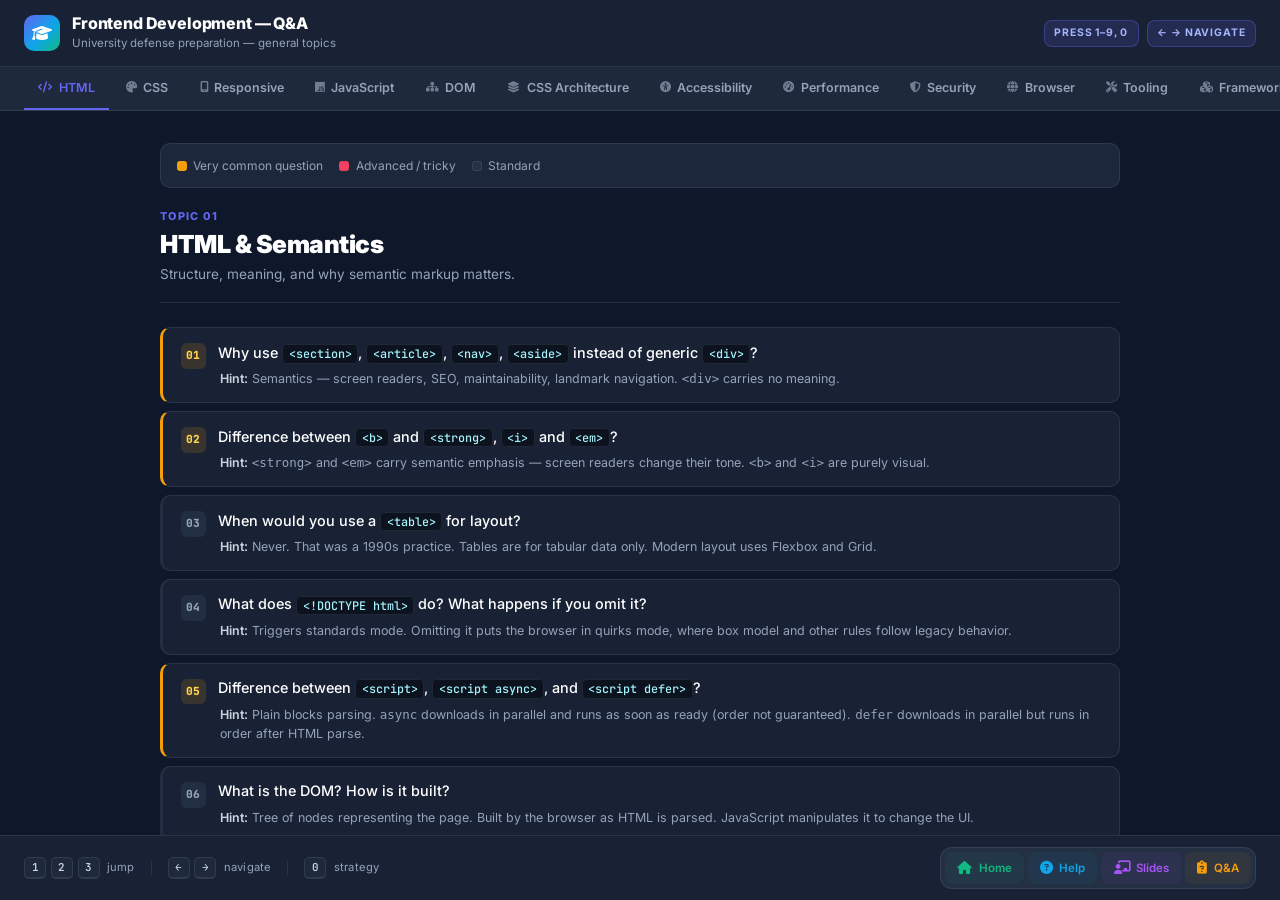
==== commit 46e3c64d: "Create frontend-qa.html" ====
--- a/public/frontend-qa.html
+++ b/public/frontend-qa.html
@@ -1,22 +1,11 @@
 <!DOCTYPE html>
-<html lang="en" data-theme="dark">
+<html lang="en">
 <head>
 <meta charset="UTF-8">
 <meta name="viewport" content="width=device-width, initial-scale=1.0">
 <title>Frontend Q&amp;A — University Defense Prep</title>
 <link href="https://fonts.googleapis.com/css2?family=Inter:wght@300;400;500;600;700;800;900&family=JetBrains+Mono:wght@400;500;600&display=swap" rel="stylesheet">
 <link rel="stylesheet" href="https://cdnjs.cloudflare.com/ajax/libs/font-awesome/6.4.0/css/all.min.css">
-<script>
-/* Apply saved theme before paint to prevent flash */
-(function () {
-  try {
-    var saved = localStorage.getItem('fe.qa.theme');
-    if (saved === 'light' || saved === 'dark') {
-      document.documentElement.setAttribute('data-theme', saved);
-    }
-  } catch (e) {}
-})();
-</script>
 <style>
   * { box-sizing: border-box; margin: 0; padding: 0; }
 
@@ -40,29 +29,6 @@
     --indigo: #6366f1;
   }
 
-  /* ============================================================
-     Light theme overrides
-     ============================================================ */
-  [data-theme="light"] {
-    --bg: #f1f5f9;
-    --bg-elev: #ffffff;
-    --panel: rgba(255, 255, 255, 0.85);
-    --panel-soft: rgba(241, 245, 249, 0.9);
-    --border: rgba(15, 23, 42, 0.10);
-    --text: #334155;
-    --text-strong: #0f172a;
-    --text-mid: #475569;
-    --muted: #64748b;
-
-    --amber: #d97706;
-    --emerald: #059669;
-    --sky: #0284c7;
-    --rose: #e11d48;
-    --purple: #9333ea;
-    --teal: #0d9488;
-    --indigo: #4f46e5;
-  }
-
   html, body { height: 100%; }
   body {
     font-family: 'Inter', system-ui, -apple-system, sans-serif;
@@ -71,7 +37,6 @@
     line-height: 1.6;
     font-size: 15px;
     overflow: hidden;
-    transition: background 0.25s ease, color 0.25s ease;
   }
 
   .shell {
@@ -123,46 +88,13 @@
   .header-meta .pill {
     padding: 0.25rem 0.6rem;
     background: rgba(99, 102, 241, 0.15);
-    color: var(--indigo);
+    color: #a5b4fc;
     border: 1px solid rgba(99, 102, 241, 0.35);
     border-radius: 8px;
     font-weight: 700;
     text-transform: uppercase;
     letter-spacing: 0.08em;
     font-size: 0.65rem;
-  }
-
-  .theme-toggle {
-    width: 34px;
-    height: 34px;
-    display: inline-flex;
-    align-items: center;
-    justify-content: center;
-    background: var(--panel-soft);
-    border: 1px solid var(--border);
-    border-radius: 10px;
-    color: var(--text-mid);
-    cursor: pointer;
-    font-size: 0.82rem;
-    transition: color 0.15s, background 0.15s, border-color 0.15s, transform 0.1s;
-    padding: 0;
-    margin-right: 0.25rem;
-    font-family: inherit;
-  }
-  .theme-toggle:hover {
-    color: var(--amber);
-    background: rgba(245, 158, 11, 0.12);
-    border-color: rgba(245, 158, 11, 0.35);
-    transform: translateY(-1px);
-  }
-  .theme-toggle:active { transform: translateY(0); }
-  .theme-toggle:focus-visible {
-    outline: 2px solid var(--amber);
-    outline-offset: 2px;
-  }
-  [data-theme="light"] .theme-toggle:hover {
-    color: #b45309;
-    background: rgba(245, 158, 11, 0.15);
   }
 
   /* Tab bar */
@@ -272,10 +204,9 @@
     transition: border-color 0.15s, background 0.15s;
   }
   .q-item:hover {
+    background: rgba(30, 41, 59, 0.9);
     border-left-color: var(--indigo);
   }
-  :root .q-item:hover { background: rgba(30, 41, 59, 0.9); }
-  [data-theme="light"] .q-item:hover { background: rgba(255, 255, 255, 1); }
   .q-item.hard { border-left-color: var(--rose); }
   .q-item.common { border-left-color: var(--amber); }
 
@@ -295,11 +226,11 @@
   }
   .q-item.hard .q-num {
     background: rgba(244, 63, 94, 0.15);
-    color: var(--rose);
+    color: #fda4af;
   }
   .q-item.common .q-num {
     background: rgba(245, 158, 11, 0.15);
-    color: var(--amber);
+    color: #fcd34d;
   }
 
   .q-body { flex: 1; min-width: 0; }
@@ -317,10 +248,6 @@
     font-family: 'JetBrains Mono', monospace;
     font-size: 0.82em;
     color: #a5f3fc;
-  }
-  [data-theme="light"] .q-body .q-text code {
-    background: rgba(241, 245, 249, 0.9);
-    color: var(--sky);
   }
   .q-body .q-hint {
     color: var(--muted);
@@ -353,7 +280,6 @@
   .legend-dot.common { background: var(--amber); }
   .legend-dot.hard { background: var(--rose); }
   .legend-dot.normal { background: var(--panel-soft); border: 1px solid var(--border); }
-  [data-theme="light"] .legend-dot.normal { background: #cbd5e1; border-color: #94a3b8; }
 
   /* Callout */
   .callout {
@@ -362,22 +288,22 @@
     border-radius: 8px;
     padding: 0.9rem 1.1rem;
     font-size: 0.83rem;
-    color: var(--text-mid);
+    color: #c7d2fe;
     margin: 1.25rem 0;
   }
-  .callout strong { color: var(--text-strong); display: block; margin-bottom: 0.3rem; }
+  .callout strong { color: #e0e7ff; display: block; margin-bottom: 0.3rem; }
   .callout.warn {
     background: rgba(244, 63, 94, 0.1);
     border-left-color: var(--rose);
-    color: var(--text-mid);
-  }
-  .callout.warn strong { color: var(--text-strong); }
+    color: #fda4af;
+  }
+  .callout.warn strong { color: #fecdd3; }
   .callout.good {
     background: rgba(16, 185, 129, 0.1);
     border-left-color: var(--emerald);
-    color: var(--text-mid);
-  }
-  .callout.good strong { color: var(--text-strong); }
+    color: #6ee7b7;
+  }
+  .callout.good strong { color: #a7f3d0; }
 
   /* Sub-heading */
   .sub-head {
@@ -412,9 +338,9 @@
     margin-bottom: 0.5rem;
     font-size: 0.75rem;
   }
-  .strategy-card .s-icon.a { background: rgba(245, 158, 11, 0.15); color: var(--amber); }
-  .strategy-card .s-icon.b { background: rgba(14, 165, 233, 0.15); color: var(--sky); }
-  .strategy-card .s-icon.c { background: rgba(16, 185, 129, 0.15); color: var(--emerald); }
+  .strategy-card .s-icon.a { background: rgba(245, 158, 11, 0.15); color: #fcd34d; }
+  .strategy-card .s-icon.b { background: rgba(14, 165, 233, 0.15); color: #7dd3fc; }
+  .strategy-card .s-icon.c { background: rgba(16, 185, 129, 0.15); color: #6ee7b7; }
   .strategy-card h4 {
     font-size: 0.85rem;
     color: var(--text-strong);
@@ -465,10 +391,6 @@
     font-weight: 600;
     color: var(--text-mid);
     line-height: 1;
-  }
-  [data-theme="light"] .hint-group kbd {
-    background: #f8fafc;
-    border-color: #cbd5e1;
   }
   .hint-label { margin-left: 0.15rem; font-size: 0.7rem; color: var(--muted); letter-spacing: 0.02em; }
   .hint-sep { width: 1px; height: 14px; background: var(--border); }
@@ -526,13 +448,6 @@
   .tool-btn[data-tone="rose"]    { --tone: #f43f5e; }
   .tool-btn[data-tone="indigo"]  { --tone: #6366f1; }
 
-  [data-theme="light"] .tool-btn[data-tone] {
-    background: color-mix(in srgb, var(--tone) 8%, transparent);
-  }
-  [data-theme="light"] .tool-btn:hover {
-    background: color-mix(in srgb, var(--tone, var(--indigo)) 18%, transparent);
-  }
-
   .tool-btn-text {
     display: none;
     font-size: 0.72rem;
@@ -557,7 +472,7 @@
     .app-main { padding: 1.25rem 1rem 3rem; }
     .panel-head h2 { font-size: 1.2rem; }
     .brand-text p { display: none; }
-    .header-meta .pill { display: none; }
+    .header-meta { display: none; }
     .app-footer {
       flex-direction: column;
       align-items: flex-start;
@@ -599,15 +514,12 @@
       </div>
     </div>
     <div class="header-meta">
-      <button class="theme-toggle" id="themeToggle" title="Toggle theme" aria-label="Toggle theme">
-        <i class="fa-solid fa-sun" id="themeIcon"></i>
-      </button>
-      <span"> class="pill">Press 1–Difference9, 0</span>
-      <span between class="pill">← → navigate <</span>
+      <span class="pill">Press 1–9, 0</span>
+      <span class="pill">← → navigate</span>
     </div>
-code  </header>
-
-  <nav class="tab-bar">& role="tablist">
+  </header>
+
+  <nav class="tab-bar" role="tablist">
     <button class="tab-btn active" data-tab="html" role="tab"><i class="fa-solid fa-code"></i> HTML</button>
     <button class="tab-btn" data-tab="css" role="tab"><i class="fa-solid fa-palette"></i> CSS</button>
     <button class="tab-btn" data-tab="responsive" role="tab"><i class="fa-solid fa-mobile-screen"></i> Responsive</button>
@@ -654,7 +566,7 @@
           <div class="q-item common">
             <div class="q-num">02</div>
             <div class="q-body">
-              <div class="q-textlt;b&gt;</code> and <code>&lt;strong&gt;</code>, <code>&lt;i&gt;</code> and <code>&lt;em&gt;</code>?</div>
+              <div class="q-text">Difference between <code>&lt;b&gt;</code> and <code>&lt;strong&gt;</code>, <code>&lt;i&gt;</code> and <code>&lt;em&gt;</code>?</div>
               <div class="q-hint"><strong>Hint:</strong> <code>&lt;strong&gt;</code> and <code>&lt;em&gt;</code> carry semantic emphasis — screen readers change their tone. <code>&lt;b&gt;</code> and <code>&lt;i&gt;</code> are purely visual.</div>
             </div>
           </div>
@@ -1793,46 +1705,6 @@
 (function () {
   'use strict';
 
-  /* ------------------------------------------------------------
-     Theme toggle
-     ------------------------------------------------------------ */
-  var THEME_KEY = 'fe.qa.theme';
-  var htmlEl = document.documentElement;
-  var themeBtn = document.getElementById('themeToggle');
-  var themeIcon = document.getElementById('themeIcon');
-
-  function setThemeIcon(theme) {
-    if (!themeIcon) return;
-    themeIcon.className = theme === 'light'
-      ? 'fa-solid fa-moon'
-      : 'fa-solid fa-sun';
-  }
-
-  function applyTheme(theme) {
-    htmlEl.setAttribute('data-theme', theme);
-    try { localStorage.setItem(THEME_KEY, theme); } catch (e) {}
-    setThemeIcon(theme);
-    if (themeBtn) {
-      themeBtn.title = theme === 'light' ? 'Switch to dark theme' : 'Switch to light theme';
-      themeBtn.setAttribute('aria-label', themeBtn.title);
-    }
-  }
-
-  function toggleTheme() {
-    var current = htmlEl.getAttribute('data-theme') || 'dark';
-    applyTheme(current === 'light' ? 'dark' : 'light');
-  }
-
-  if (themeBtn) {
-    themeBtn.addEventListener('click', toggleTheme);
-  }
-
-  // Sync the icon with whatever the head-script already applied
-  setThemeIcon(htmlEl.getAttribute('data-theme') || 'dark');
-
-  /* ------------------------------------------------------------
-     Tabs
-     ------------------------------------------------------------ */
   const tabs   = Array.from(document.querySelectorAll('.tab-btn'));
   const panels = Array.from(document.querySelectorAll('.panel'));
   const main   = document.querySelector('.app-main');
